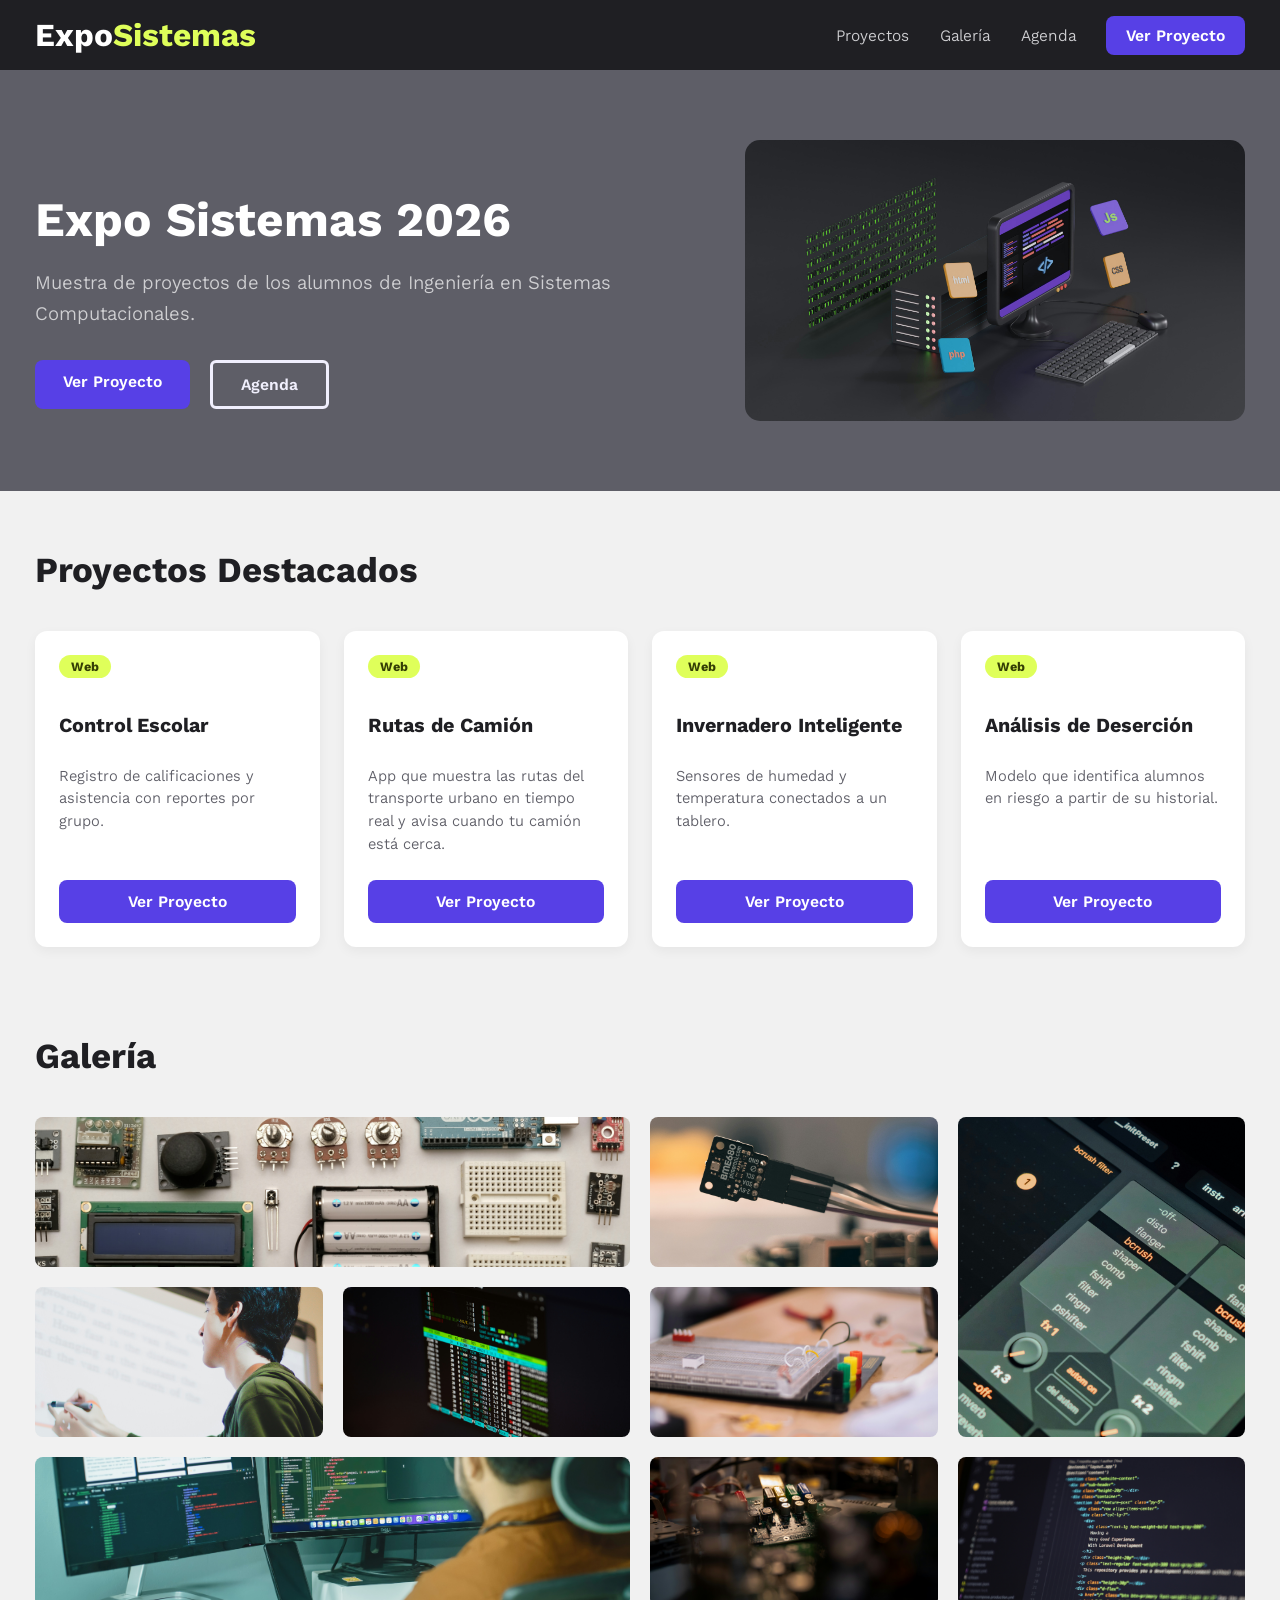
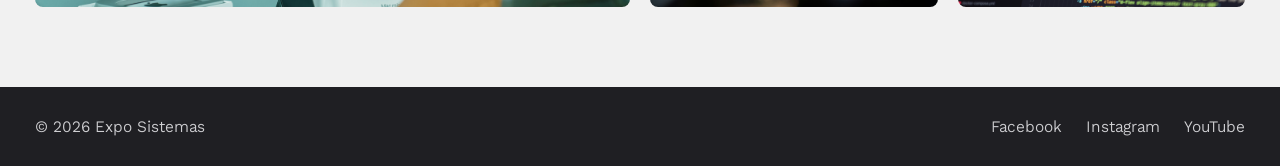
==== expo.html @ 00988abf "Entrega de documentos finales Expo Sistemas" ====
<!doctype html>
<html lang="es">
  <head>
    <meta charset="UTF-8" />
    <meta name="viewport" content="width=device-width, initial-scale=1.0" />
    <title>Expo Sistemas 2026</title>
    <link rel="stylesheet" href="expo.css" />
  </head>
  <body>
    <header class="header">
      <div class="logo-texto">Expo<span>Sistemas</span></div>
      <nav class="nav">
        <ul>
          <li><a href="#proyectos">Proyectos</a></li>
          <li><a href="#galeria">Galería</a></li>
          <li><a href="#agenda">Agenda</a></li>
        </ul>
      </nav>
      <a href="#proyectos" class="btn-nav">Ver Proyecto</a>
    </header>

    <!-- Contenido principal de la página -->
    <main>
      <!-- 1. Sección Hero -->
      <section class="hero">
        <div class="hero-contenido">
          <h1>Expo Sistemas 2026</h1>
          <p>
            Muestra de proyectos de los alumnos de Ingeniería en Sistemas
            Computacionales.
          </p>
          <div class="hero-botones">
            <a href="#proyectos" class="btn-primario">Ver Proyecto</a>
            <a href="#agenda" class="btn-secundario">Agenda</a>
          </div>
        </div>
        <div class="hero-imagen">
          <img
            src="ExpoImagenes/ImagenPrincipal.jpg"
            alt="Ilustración 3D de estación de trabajo con código"
            loading="lazy"
          />
        </div>
      </section>

      <!-- 2. Sección Proyectos Destacados -->
      <section id="proyectos" class="proyectos">
        <h2>Proyectos Destacados</h2>

        <div class="grid-tarjetas">
          <!-- Tarjeta 1 -->
          <article class="tarjeta">
            <span class="etiqueta">Web</span>
            <h3>Control Escolar</h3>
            <p>
              Registro de calificaciones y asistencia con reportes por grupo.
            </p>
            <a href="#" class="btn-tarjeta">Ver Proyecto</a>
          </article>

          <!-- Tarjeta 2 -->
          <article class="tarjeta">
            <span class="etiqueta">Web</span>
            <h3>Rutas de Camión</h3>
            <p>
              App que muestra las rutas del transporte urbano en tiempo real y
              avisa cuando tu camión está cerca.
            </p>
            <a href="#" class="btn-tarjeta">Ver Proyecto</a>
          </article>

          <!-- Tarjeta 3 -->
          <article class="tarjeta">
            <span class="etiqueta">Web</span>
            <h3>Invernadero Inteligente</h3>
            <p>Sensores de humedad y temperatura conectados a un tablero.</p>
            <a href="#" class="btn-tarjeta">Ver Proyecto</a>
          </article>

          <!-- Tarjeta 4 -->
          <article class="tarjeta">
            <span class="etiqueta">Web</span>
            <h3>Análisis de Deserción</h3>
            <p>
              Modelo que identifica alumnos en riesgo a partir de su historial.
            </p>
            <a href="#" class="btn-tarjeta">Ver Proyecto</a>
          </article>
        </div>
      </section>

      <!-- 3. Sección Galería -->
      <section id="galeria" class="galeria">
        <h2>Galería</h2>

        <div class="grid-galeria">
          <figure class="galeria-item img-1">
            <img
              src="ExpoImagenes/Imagen1.jpg"
              alt="Componentes electrónicos"
              loading="lazy"
            />
          </figure>
          <figure class="galeria-item img-2">
            <img
              src="ExpoImagenes/Imagen2.jpg"
              alt="Sensor electrónico"
              loading="lazy"
            />
          </figure>
          <figure class="galeria-item img-3">
            <img
              src="ExpoImagenes/Imagen3.jpg"
              alt="Interfaz de usuario"
              loading="lazy"
            />
          </figure>
          <figure class="galeria-item img-4">
            <img
              src="ExpoImagenes/Imagen4.jpg"
              alt="Estudiante programando"
              loading="lazy"
            />
          </figure>
          <figure class="galeria-item img-5">
            <img
              src="ExpoImagenes/Imagen5.jpg"
              alt="Pantalla con código"
              loading="lazy"
            />
          </figure>
          <figure class="galeria-item img-6">
            <img
              src="ExpoImagenes/Imagen6.jpg"
              alt="Circuito integrado"
              loading="lazy"
            />
          </figure>
          <figure class="galeria-item img-7">
            <img
              src="ExpoImagenes/Imagen7.jpg"
              alt="Desarrollo de software"
              loading="lazy"
            />
          </figure>
          <figure class="galeria-item img-8">
            <img
              src="ExpoImagenes/Imagen8.jpg"
              alt="Workspace tecnológico"
              loading="lazy"
            />
          </figure>
          <figure class="galeria-item img-9">
            <img
              src="ExpoImagenes/Imagen9.jpg"
              alt="Equipo de trabajo"
              loading="lazy"
            />
          </figure>
        </div>
      </section>
    </main>

    <!-- Pie de página -->
    <footer class="footer">
      <div class="footer-contenido">
        <p class="copyright">© 2026 Expo Sistemas</p>
        <ul class="redes-sociales">
          <li>
            <a href="https://facebook.com" target="_blank" rel="noopener"
              >Facebook</a
            >
          </li>
          <li>
            <a href="https://instagram.com" target="_blank" rel="noopener"
              >Instagram</a
            >
          </li>
          <li>
            <a href="https://youtube.com" target="_blank" rel="noopener"
              >YouTube</a
            >
          </li>
        </ul>
      </div>
    </footer>
  </body>
</html>
---- expo.css ----
/*General*/
@import url('https://fonts.googleapis.com/css2?family=Kantumruy+Pro:wght@400;600;700&display=swap');
*{
  box-sizing: border-box;
}

body{
  font-family: 'Kantumruy Pro', sans-serif;
  margin: 0;
  padding: 0;
  padding-top: 70px;
  background-color: #F1F1F1 ;
}

/*Parte1*/

.header {
  position: fixed;
  top: 0;
  left: 0;
  width: 100%;
  height: 70px;
  background-color: #1F1F23;
  display: flex;
  justify-content: space-between; 
  align-items: center; 
  padding: 0 35px; 
  z-index: 1000;
}


.logo-texto {
  font-size: 2rem;
  font-weight: 700;
  color: #FFFFFF;
}

.logo-texto span {
  color: #DFFF5A;
}

.nav {
  margin-left: auto;
  margin-right: 30px;
}

.nav ul {
  display: flex;
  list-style: none;
  gap: 31px; 
}

.nav a {
  color: #CFCFD2;
  text-decoration: none; 
  font-weight: 400;
  transition: color 0.3s ease;
}

.nav a:hover {
  color:#DFFF5A; 
}

.btn-nav {
  background-color: #5740E6;
  color: #FFFFFF;
  padding: 10px 20px;
  border-radius: 8px;
  text-decoration: none;
  font-weight: 600;
  transition: background-color 0.3s ease;
}

.btn-nav:hover {
  background-color: #361EAE; 
}

.hero {
  display: flex;
  justify-content: space-between; 
  align-items: center; 
  padding: 70px 35px; 
  background-color: #5E5E67; 
  gap: 50px; 
}

.hero-contenido {
  flex: 1; 
  max-width: 700px;
}

.hero-contenido h1 {
  font-size: 3rem; 
  font-weight: 900;
  margin-bottom: 20px;
  color: #FFFFFF;
}

.hero-contenido p {
  font-size: 1.2rem;
  color: #CFCFD2; 
  line-height: 1.6; 
  margin-bottom: 30px;
}


.hero-botones {
  display: flex;
  gap: 20px; 
}


.btn-primario {
  background-color: #5740E6;
  color: #FFFFFF;
  padding: 12px 28px;
  border-radius: 8px;
  text-decoration: none;
  font-weight: 600;
  transition: background-color 0.3s ease;
}

.btn-primario:hover {
  background-color: #361EAE; 
}


.btn-secundario {
  background-color: transparent;
  color: #F0EFFD;
  border: 3px solid #F0EFFD; 
  padding: 12px 28px;
  border-radius: 6px;
  text-decoration: none;
  font-weight: 600;
  transition: border-color 0.3s ease, background-color 0.3s ease;
}

.btn-secundario:hover {
  border-color: #361EAE;
  color: #361EAE;
}

.hero-imagen {
  flex: 1; 
  display: flex;
  justify-content: right;
}

.hero-imagen img {
  width: 100%;
  max-width: 500px;
  height: auto;
  border-radius: 15px;
  object-fit: cover; 
}

/*Parte2*/


.proyectos {
  padding: 30px 35px;
  background-color: #F1F1F1; 
  color: #1F1F23; 
}

.proyectos h2 {
  font-size: 2.2rem;
  font-weight: 700;
  margin-bottom: 40px;
  color: #1F1F23;
}

.grid-tarjetas {
  display: grid;
  grid-template-columns: repeat(4, 1fr); 
  gap: 24px;
}

.tarjeta {
  background-color: #FFFFFF;
  border-radius: 12px;
  padding: 24px;
  box-shadow: 0 4px 12px rgba(0, 0, 0, 0.05); 
  display: flex;
  flex-direction: column;
  align-items: flex-start;
}


.tarjeta .etiqueta {
  background-color: #DFFF5A; 
  color: #343E05;
  font-size: 0.8rem;
  font-weight: 700;
  padding: 4px 12px;
  border-radius: 20px;
  margin-bottom: 16px;
  display: inline-block;
}


.tarjeta h3 {
  font-size: 1.25rem;
  font-weight: 700;
  margin-bottom: 12px;
  color: #1F1F23;
}


.tarjeta p {
  font-size: 0.95rem;
  color: #5E5E67;
  line-height: 1.5;
  margin-bottom: 24px;
}

.btn-tarjeta {
  background-color: #5740E6;
  color: #FFFFFF;
  padding: 12px 24px;
  border-radius: 8px;
  text-decoration: none;
  font-weight: 600;
  width: 100%; 
  text-align: center;
  margin-top: auto; 
  transition: background-color 0.3s ease;
}

.btn-tarjeta:hover {
  background-color: #361EAE;
}

/*Parte3*/

.galeria {
  padding: 30px 35px 80px 35px ;
  background-color: #F1F1F1; 
  color: #1F1F23;
  box-sizing: border-box;
  width: 100%;
}

.galeria h2 {
  font-size: 2.2rem;
  font-weight: 700;
  margin-bottom: 40px;
  color: #1F1F23;
}

.grid-galeria {
  display: grid;
  grid-template-columns: repeat(4, 1fr); 
  grid-auto-rows: 150px; 
  gap: 20px;
  width: 100%; 
}

.galeria-item {
  width: 100%;
  height: 100%; 
  border-radius: 8px;
  overflow: hidden; 
  margin: 0;
}

.galeria-item img {
  width: 100%;
  height: 100%;
  object-fit: cover; 
  object-position: center;
  display: block;
  transition: transform 0.3s ease; 
}
.galeria-item img:hover {
  transform: scale(1.03);
}

.img-1{
  grid-column: 1/3;
  grid-row: 1/2;
}

.img-2{
  grid-column: 3/4;
  grid-row: 1/2;
}

.img-3{
  grid-column: 4/5;
  grid-row: 1/3;
}

.img-4{
  grid-column: 1/2;
  grid-row: 2/3;
}
.img-5{
  grid-column: 2/3;
  grid-row: 2/3;
}
.img-6{
  grid-column: 3/4;
  grid-row: 2/3;
}
.img-7{
  grid-column: 1/3;
  grid-row: 3/4;
}
.img-8{
  grid-column: 3/4;
  grid-row: 3/4;
}
.img-9{
  grid-column: 4/5;
  grid-row: 3/4;
}

/*Parte4*/

.footer {
  background-color: #1F1F23; 
  padding: 30px 35px;
  color: #CFCFD2;
}

.footer-contenido {
  display: flex;
  justify-content: space-between; 
  align-items: center; 
}

.copyright {
  font-size: 400;
  margin: 0;
}

.redes-sociales {
  display: flex;
  list-style: none; 
  gap: 24px;
  padding: 0;
  margin: 0;
}

.redes-sociales a {
  color: #CFCFD2;
  text-decoration: none;
  font-size: 400;
  font-weight: 400;
  transition: color 0.3s ease;
}

.redes-sociales a:hover {
  color: #DFFF5A; 
}

/*VistaTableta*/

@media (max-width: 834px) {
  .hero {
    flex-direction: column;
    text-align: center;
    padding: 50px 35px;
  }
  
  .hero-botones {
    justify-content: center;
  }
  
  .grid-tarjetas {
    grid-template-columns: repeat(2, 1fr);
  }

  .grid-galeria {
    grid-template-columns: repeat(2, 1fr);
    grid-auto-rows: 200px;
  }
  .img-1, .img-2, .img-3, .img-4, .img-5, .img-6, .img-7, .img-8, .img-9 {
    grid-column: auto !important;
    grid-row: auto !important;
  }
}

/*VistaMovil*/
@media (max-width: 480px) {
  
  .header {
    flex-direction: column;
    height: auto;
    padding: 15px;
    gap: 15px;
  }

  body {
    padding-top: 150px; 
  }

  .nav {
    margin: 0;
  }

  .nav ul {
    gap: 15px;
    flex-wrap: wrap;
    justify-content: center;
  }

  .hero, .proyectos, .galeria, .footer {
    padding: 40px 20px;
  }

  .grid-tarjetas, .grid-galeria {
    grid-template-columns: 1fr;
  }

  .footer-contenido {
    flex-direction: column;
    gap: 15px;
    text-align: center;
  }
}
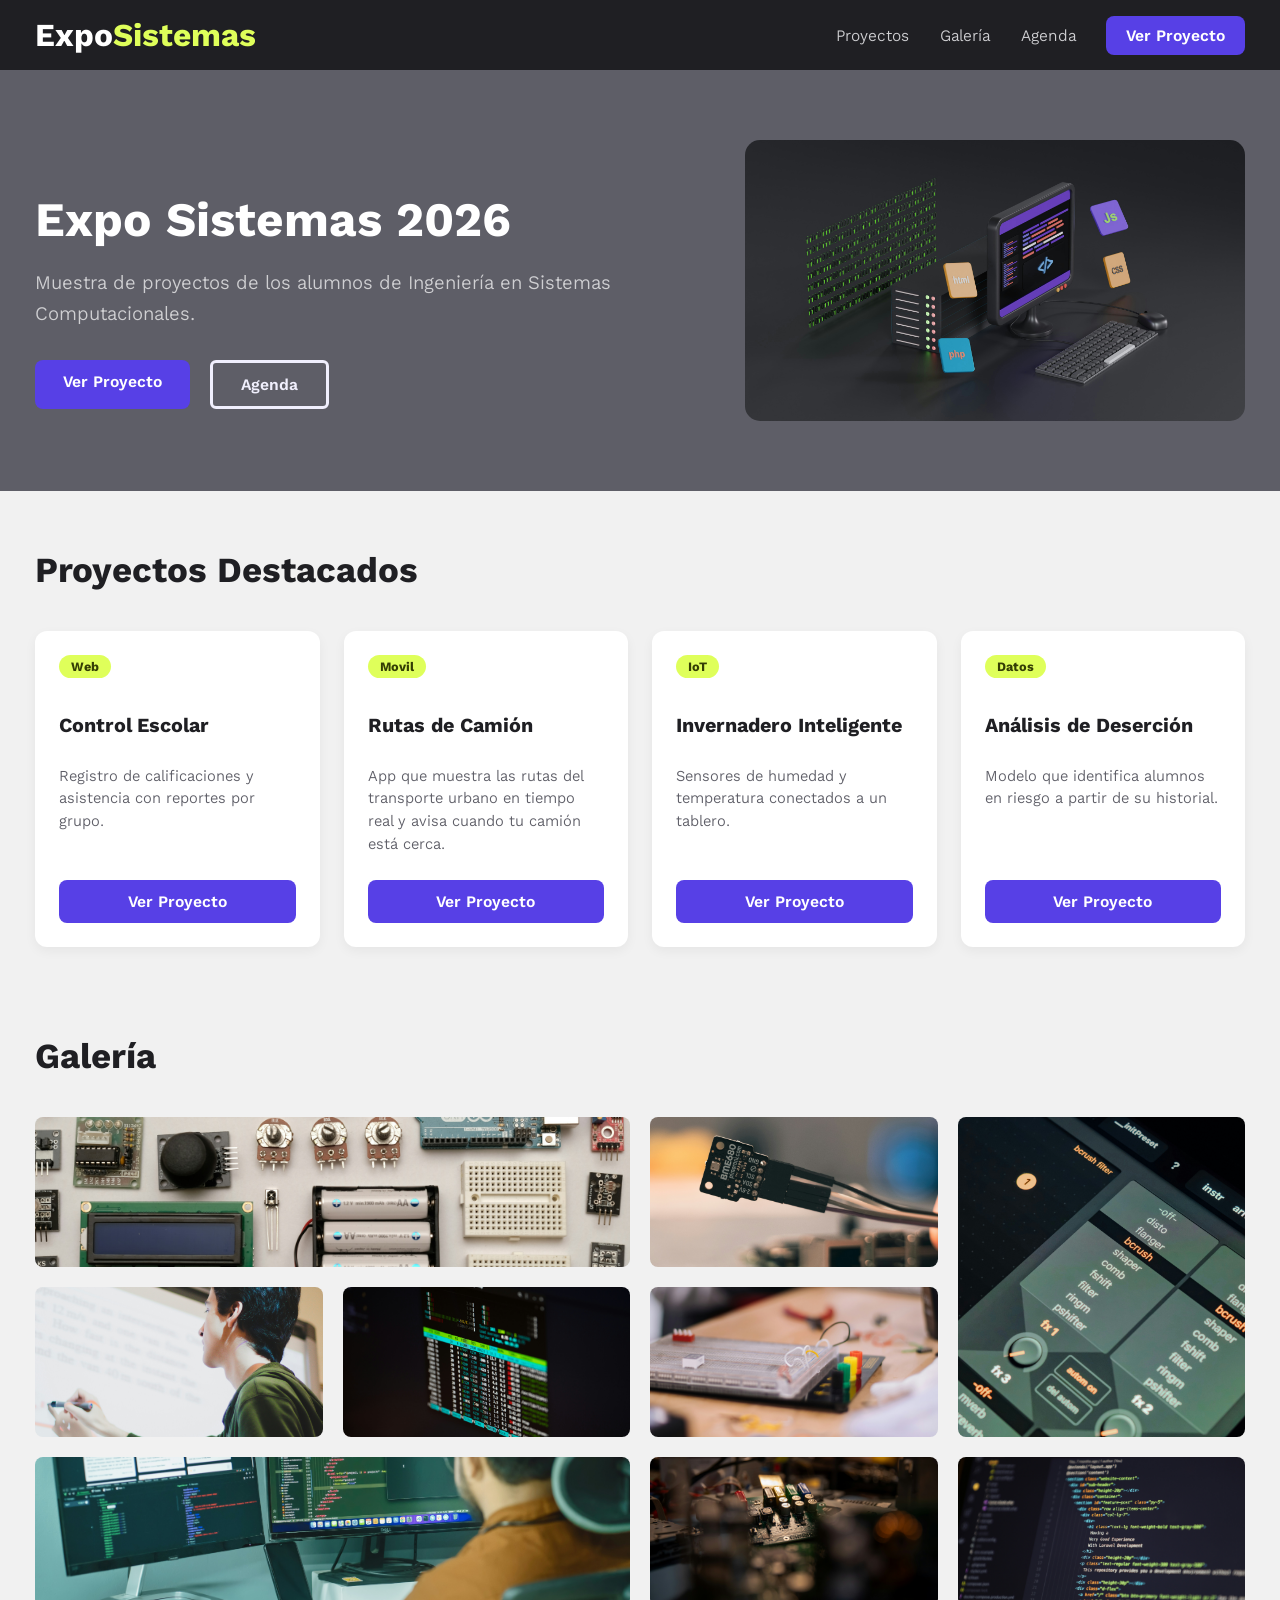
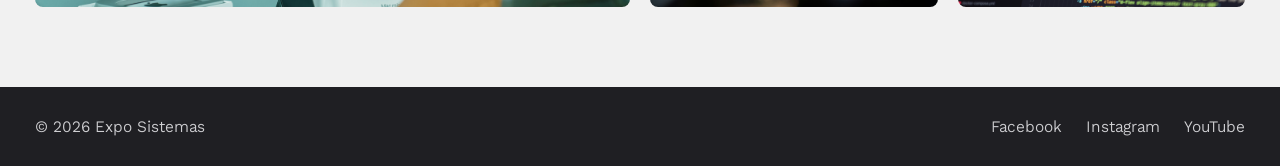
==== commit 3408f581: "Actualizacion textos" ====
--- a/expo.html
+++ b/expo.html
@@ -19,9 +19,8 @@
       <a href="#proyectos" class="btn-nav">Ver Proyecto</a>
     </header>
 
-    <!-- Contenido principal de la página -->
     <main>
-      <!-- 1. Sección Hero -->
+      <!-- Parte1 -->
       <section class="hero">
         <div class="hero-contenido">
           <h1>Expo Sistemas 2026</h1>
@@ -43,12 +42,11 @@
         </div>
       </section>
 
-      <!-- 2. Sección Proyectos Destacados -->
+      <!-- Parte2 -->
       <section id="proyectos" class="proyectos">
         <h2>Proyectos Destacados</h2>
 
         <div class="grid-tarjetas">
-          <!-- Tarjeta 1 -->
           <article class="tarjeta">
             <span class="etiqueta">Web</span>
             <h3>Control Escolar</h3>
@@ -58,9 +56,8 @@
             <a href="#" class="btn-tarjeta">Ver Proyecto</a>
           </article>
 
-          <!-- Tarjeta 2 -->
           <article class="tarjeta">
-            <span class="etiqueta">Web</span>
+            <span class="etiqueta">Movil</span>
             <h3>Rutas de Camión</h3>
             <p>
               App que muestra las rutas del transporte urbano en tiempo real y
@@ -69,17 +66,15 @@
             <a href="#" class="btn-tarjeta">Ver Proyecto</a>
           </article>
 
-          <!-- Tarjeta 3 -->
           <article class="tarjeta">
-            <span class="etiqueta">Web</span>
+            <span class="etiqueta">IoT</span>
             <h3>Invernadero Inteligente</h3>
             <p>Sensores de humedad y temperatura conectados a un tablero.</p>
             <a href="#" class="btn-tarjeta">Ver Proyecto</a>
           </article>
 
-          <!-- Tarjeta 4 -->
           <article class="tarjeta">
-            <span class="etiqueta">Web</span>
+            <span class="etiqueta">Datos</span>
             <h3>Análisis de Deserción</h3>
             <p>
               Modelo que identifica alumnos en riesgo a partir de su historial.
@@ -89,7 +84,7 @@
         </div>
       </section>
 
-      <!-- 3. Sección Galería -->
+      <!-- Parte3 -->
       <section id="galeria" class="galeria">
         <h2>Galería</h2>
 
@@ -161,7 +156,7 @@
       </section>
     </main>
 
-    <!-- Pie de página -->
+    <!-- Parte4 -->
     <footer class="footer">
       <div class="footer-contenido">
         <p class="copyright">© 2026 Expo Sistemas</p>
